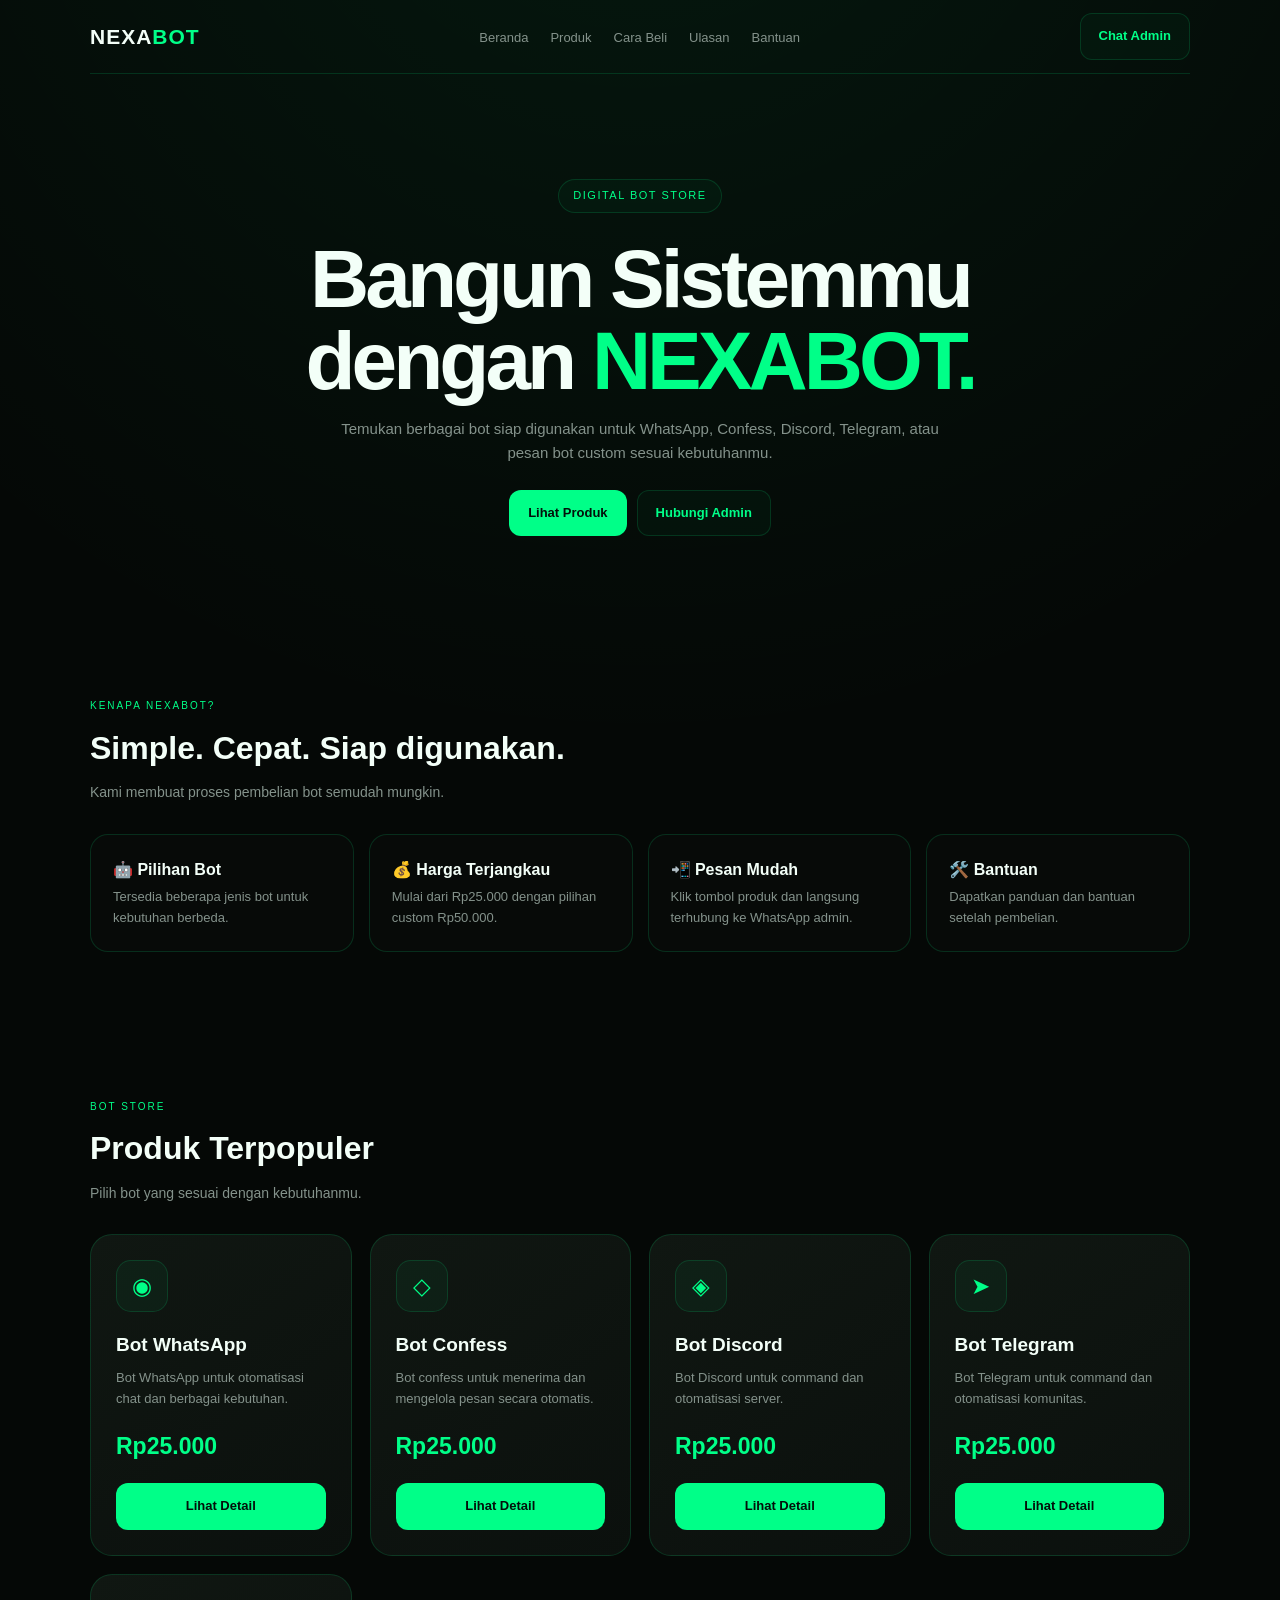
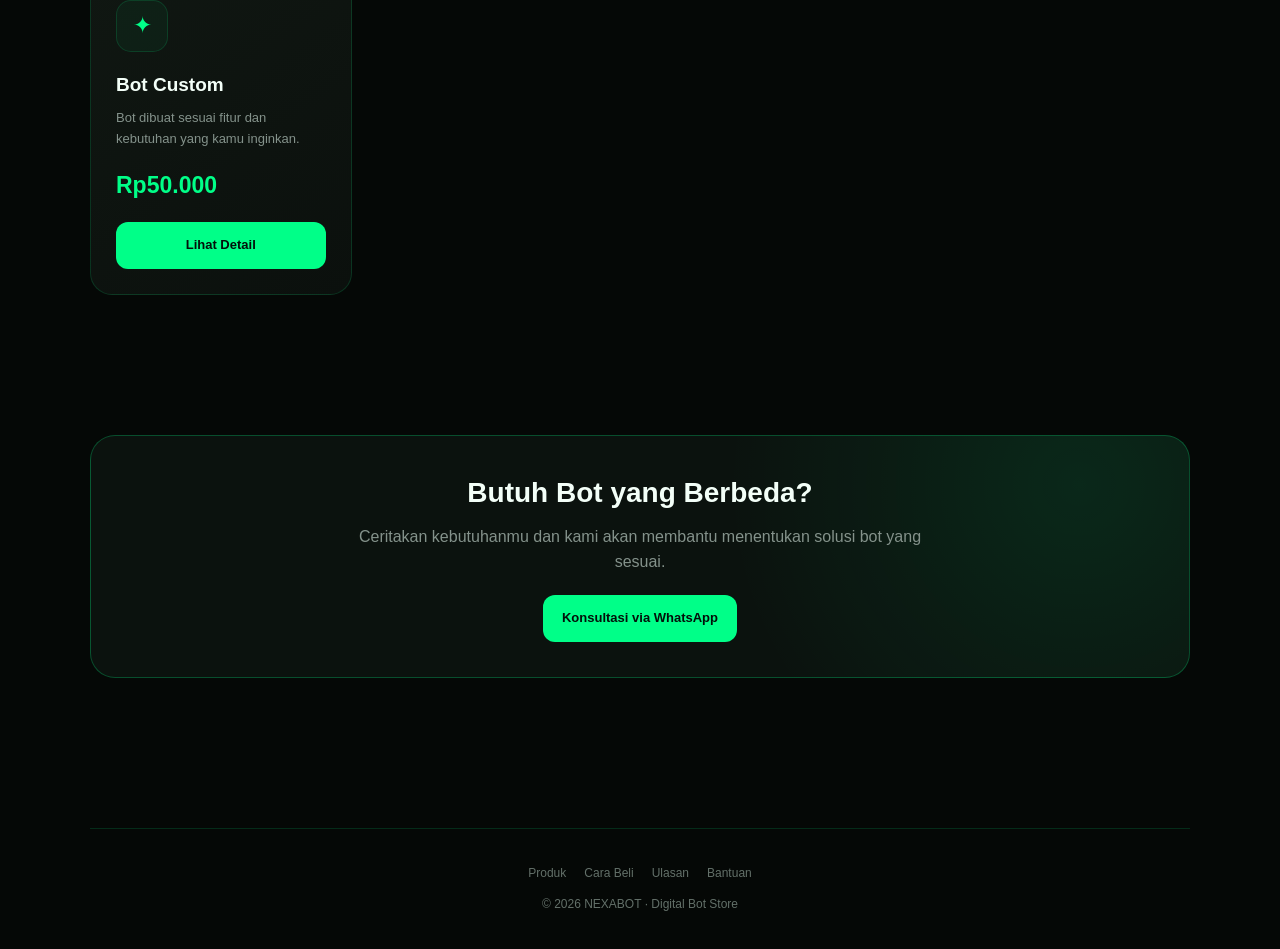
==== website/index.html @ 98207bf6 "Add Google verification to homepage" ====
<!DOCTYPE html>
<html lang="id">
<meta charset="UTF-8">
<head>
<meta name="google-site-verification" content="nh2_62t68ElNTlZadt-iSI6-BJCP87-V8lKEhmmbVoI" />
<meta charset="UTF-8">
<meta name="viewport" content="width=device-width, initial-scale=1.0">

<title>NEXABOT — Digital Bot Store</title>

<link rel="stylesheet" href="assets/style.css">
</head>

<body>

<div class="container">

<nav class="navbar">

<a href="index.html" class="logo">
NEXA<span>BOT</span>
</a>

<ul class="nav-links">
<li><a href="index.html">Beranda</a></li>
<li><a href="produk.html">Produk</a></li>
<li><a href="cara-beli.html">Cara Beli</a></li>
<li><a href="ulasan.html">Ulasan</a></li>
<li><a href="bantuan.html">Bantuan</a></li>
</ul>

<a href="javascript:contactAdmin()" class="btn btn-outline">
Chat Admin
</a>

</nav>


<section class="hero">

<div class="badge">
DIGITAL BOT STORE
</div>

<h1>
Bangun Sistemmu<br>
dengan <span>NEXABOT.</span>
</h1>

<p>
Temukan berbagai bot siap digunakan untuk WhatsApp,
Confess, Discord, Telegram, atau pesan bot custom
sesuai kebutuhanmu.
</p>

<div style="margin-top:25px;display:flex;gap:10px;justify-content:center;flex-wrap:wrap;">

<a href="produk.html" class="btn btn-primary">
Lihat Produk
</a>

<a href="javascript:contactAdmin()" class="btn btn-outline">
Hubungi Admin
</a>

</div>

</section>


<section class="section">

<div class="section-title">

<small>KENAPA NEXABOT?</small>

<h2>Simple. Cepat. Siap digunakan.</h2>

<p>
Kami membuat proses pembelian bot semudah mungkin.
</p>

</div>


<div class="features">

<div class="feature">
<strong>🤖 Pilihan Bot</strong>
<p>
Tersedia beberapa jenis bot untuk kebutuhan berbeda.
</p>
</div>

<div class="feature">
<strong>💰 Harga Terjangkau</strong>
<p>
Mulai dari Rp25.000 dengan pilihan custom Rp50.000.
</p>
</div>

<div class="feature">
<strong>📲 Pesan Mudah</strong>
<p>
Klik tombol produk dan langsung terhubung ke WhatsApp admin.
</p>
</div>

<div class="feature">
<strong>🛠️ Bantuan</strong>
<p>
Dapatkan panduan dan bantuan setelah pembelian.
</p>
</div>

</div>

</section>


<section class="section">

<div class="section-title">

<small>BOT STORE</small>

<h2>Produk Terpopuler</h2>

<p>
Pilih bot yang sesuai dengan kebutuhanmu.
</p>

</div>


<div class="products">


<div class="card">

<div class="icon">◉</div>

<h3>Bot WhatsApp</h3>

<p>
Bot WhatsApp untuk otomatisasi chat dan berbagai kebutuhan.
</p>

<div class="price">
Rp25.000
</div>

<a href="produk.html#whatsapp" class="btn btn-primary">
Lihat Detail
</a>

</div>


<div class="card">

<div class="icon">◇</div>

<h3>Bot Confess</h3>

<p>
Bot confess untuk menerima dan mengelola pesan secara otomatis.
</p>

<div class="price">
Rp25.000
</div>

<a href="produk.html#confess" class="btn btn-primary">
Lihat Detail
</a>

</div>


<div class="card">

<div class="icon">◈</div>

<h3>Bot Discord</h3>

<p>
Bot Discord untuk command dan otomatisasi server.
</p>

<div class="price">
Rp25.000
</div>

<a href="produk.html#discord" class="btn btn-primary">
Lihat Detail
</a>

</div>


<div class="card">

<div class="icon">➤</div>

<h3>Bot Telegram</h3>

<p>
Bot Telegram untuk command dan otomatisasi komunitas.
</p>

<div class="price">
Rp25.000
</div>

<a href="produk.html#telegram" class="btn btn-primary">
Lihat Detail
</a>

</div>


<div class="card">

<div class="icon">✦</div>

<h3>Bot Custom</h3>

<p>
Bot dibuat sesuai fitur dan kebutuhan yang kamu inginkan.
</p>

<div class="price">
Rp50.000
</div>

<a href="produk.html#custom" class="btn btn-primary">
Lihat Detail
</a>

</div>


</div>

</section>


<section class="section">

<div class="banner">

<h2>
Butuh Bot yang Berbeda?
</h2>

<p>
Ceritakan kebutuhanmu dan kami akan membantu
menentukan solusi bot yang sesuai.
</p>

<a href="javascript:contactAdmin()" class="btn btn-primary">
Konsultasi via WhatsApp
</a>

</div>

</section>


<footer>

<div class="footer-links">

<a href="produk.html">Produk</a>
<a href="cara-beli.html">Cara Beli</a>
<a href="ulasan.html">Ulasan</a>
<a href="bantuan.html">Bantuan</a>

</div>

© 2026 NEXABOT · Digital Bot Store

</footer>

</div>


<script src="assets/app.js"></script>

</body>
</html>
---- website/assets/style.css ----
*{
  box-sizing:border-box;
  margin:0;
  padding:0;
}

:root{
  --bg:#050806;
  --surface:#0b100d;
  --surface2:#101712;
  --green:#00ff88;
  --green2:#00d977;
  --text:#f3fff8;
  --muted:#84928b;
  --border:#00ff8825;
}

html{
  scroll-behavior:smooth;
}

body{
  font-family:Arial,Helvetica,sans-serif;
  background:
    radial-gradient(circle at 50% -10%,#00ff8812,transparent 35%),
    var(--bg);
  color:var(--text);
  line-height:1.6;
}

a{
  color:inherit;
  text-decoration:none;
}

.container{
  width:min(1100px,92%);
  margin:auto;
}

/* NAVBAR */

.navbar{
  height:74px;
  display:flex;
  align-items:center;
  justify-content:space-between;
  border-bottom:1px solid var(--border);
}

.logo{
  font-size:21px;
  font-weight:900;
  letter-spacing:1px;
}

.logo span{
  color:var(--green);
}

.nav-links{
  display:flex;
  gap:22px;
  list-style:none;
}

.nav-links a{
  color:var(--muted);
  font-size:13px;
  transition:.2s;
}

.nav-links a:hover{
  color:var(--green);
}

/* BUTTON */

.btn{
  display:inline-block;
  padding:12px 18px;
  border-radius:12px;
  border:1px solid var(--border);
  font-size:13px;
  font-weight:bold;
  transition:.2s;
}

.btn-primary{
  background:var(--green);
  color:#03100a;
}

.btn-primary:hover{
  background:var(--green2);
  transform:translateY(-2px);
}

.btn-outline{
  color:var(--green);
  background:#00ff8808;
}

.btn-outline:hover{
  background:#00ff8815;
}

/* HERO */

.hero{
  padding:105px 0 85px;
  text-align:center;
}

.badge{
  display:inline-block;
  padding:7px 14px;
  border:1px solid var(--border);
  border-radius:50px;
  background:#00ff8808;
  color:var(--green);
  font-size:11px;
  letter-spacing:1.5px;
}

.hero h1{
  max-width:850px;
  margin:25px auto 15px;
  font-size:clamp(46px,8vw,82px);
  line-height:1;
  letter-spacing:-4px;
}

.hero h1 span{
  color:var(--green);
}

.hero p{
  max-width:620px;
  margin:auto;
  color:var(--muted);
  font-size:15px;
}

/* SECTION */

.section{
  padding:70px 0;
}

.section-title{
  margin-bottom:30px;
}

.section-title small{
  color:var(--green);
  letter-spacing:2px;
  font-size:10px;
}

.section-title h2{
  margin-top:6px;
  font-size:32px;
}

.section-title p{
  margin-top:7px;
  color:var(--muted);
  font-size:14px;
}

/* PRODUCT */

.products{
  display:grid;
  grid-template-columns:repeat(auto-fit,minmax(230px,1fr));
  gap:18px;
}

.card{
  padding:25px;
  border:1px solid var(--border);
  border-radius:22px;
  background:
    linear-gradient(145deg,var(--surface2),var(--surface));
  transition:.25s;
}

.card:hover{
  transform:translateY(-5px);
  border-color:#00ff8860;
}

.icon{
  width:52px;
  height:52px;
  display:flex;
  align-items:center;
  justify-content:center;
  border-radius:15px;
  color:var(--green);
  background:#00ff880b;
  border:1px solid var(--border);
  font-size:23px;
}

.card h3{
  margin-top:18px;
  font-size:19px;
}

.card p{
  margin-top:8px;
  color:var(--muted);
  font-size:13px;
}

.price{
  margin-top:18px;
  color:var(--green);
  font-size:23px;
  font-weight:900;
}

.card .btn{
  width:100%;
  margin-top:18px;
  text-align:center;
}

/* FEATURE */

.features{
  display:grid;
  grid-template-columns:repeat(auto-fit,minmax(200px,1fr));
  gap:15px;
}

.feature{
  padding:22px;
  border:1px solid var(--border);
  border-radius:18px;
  background:#ffffff03;
}

.feature strong{
  display:block;
  margin-bottom:5px;
}

.feature p{
  color:var(--muted);
  font-size:13px;
}

/* STEPS */

.steps{
  display:grid;
  grid-template-columns:repeat(auto-fit,minmax(190px,1fr));
  gap:15px;
}

.step{
  padding:22px;
  border:1px solid var(--border);
  border-radius:18px;
  background:#00ff8805;
}

.step-number{
  color:var(--green);
  font-size:12px;
  font-weight:bold;
}

.step h3{
  margin-top:8px;
  font-size:17px;
}

.step p{
  margin-top:5px;
  color:var(--muted);
  font-size:13px;
}

/* BANNER */

.banner{
  padding:35px;
  border:1px solid #00ff8840;
  border-radius:25px;
  background:
    radial-gradient(circle at 90% 20%,#00ff8818,transparent 35%),
    #0b120e;
  text-align:center;
}

.banner h2{
  font-size:28px;
}

.banner p{
  max-width:600px;
  margin:8px auto 20px;
  color:var(--muted);
}

/* REVIEWS */

.review-grid{
  display:grid;
  grid-template-columns:repeat(auto-fit,minmax(240px,1fr));
  gap:17px;
}

.review{
  padding:22px;
  border:1px solid var(--border);
  border-radius:20px;
  background:var(--surface);
}

.review-top{
  display:flex;
  justify-content:space-between;
  gap:10px;
}

.stars{
  color:var(--green);
  letter-spacing:1px;
}

.review-text{
  margin-top:12px;
  color:#a8b3ad;
  font-size:13px;
}

.simulated{
  display:inline-block;
  margin-top:12px;
  padding:4px 8px;
  border-radius:7px;
  background:#00ff880b;
  color:#72d9a5;
  font-size:9px;
}

.reply{
  margin-top:14px;
  padding:11px;
  border-left:3px solid var(--green);
  background:#00ff8807;
  color:#72d9a5;
  font-size:12px;
}

/* FORM */

.form-box{
  max-width:650px;
  margin:auto;
  padding:27px;
  border:1px solid var(--border);
  border-radius:22px;
  background:var(--surface);
}

.form-box label{
  display:block;
  margin:13px 0 6px;
  color:#b5c0ba;
  font-size:12px;
}

.form-box input,
.form-box select,
.form-box textarea{
  width:100%;
  padding:13px;
  border:1px solid #ffffff15;
  border-radius:11px;
  outline:none;
  background:#050806;
  color:white;
  font-family:inherit;
}

.form-box textarea{
  min-height:120px;
  resize:vertical;
}

.form-box input:focus,
.form-box select:focus,
.form-box textarea:focus{
  border-color:var(--green);
}

/* FAQ */

.faq{
  padding:20px;
  margin-bottom:12px;
  border:1px solid var(--border);
  border-radius:16px;
  background:var(--surface);
}

.faq h3{
  font-size:15px;
}

.faq p{
  margin-top:7px;
  color:var(--muted);
  font-size:13px;
}

/* FOOTER */

footer{
  margin-top:80px;
  padding:35px 0;
  border-top:1px solid var(--border);
  text-align:center;
  color:#637069;
  font-size:12px;
}

.footer-links{
  display:flex;
  justify-content:center;
  gap:18px;
  margin-bottom:12px;
}

.footer-links a:hover{
  color:var(--green);
}

/* MOBILE */

@media(max-width:700px){

  .navbar{
    height:auto;
    min-height:68px;
  }

  .nav-links{
    display:none;
  }

  .hero{
    padding:75px 0 60px;
  }

  .hero h1{
    letter-spacing:-2px;
  }

  .section{
    padding:50px 0;
  }

  .banner{
    padding:27px 20px;
  }

  .banner h2{
    font-size:23px;
  }

}
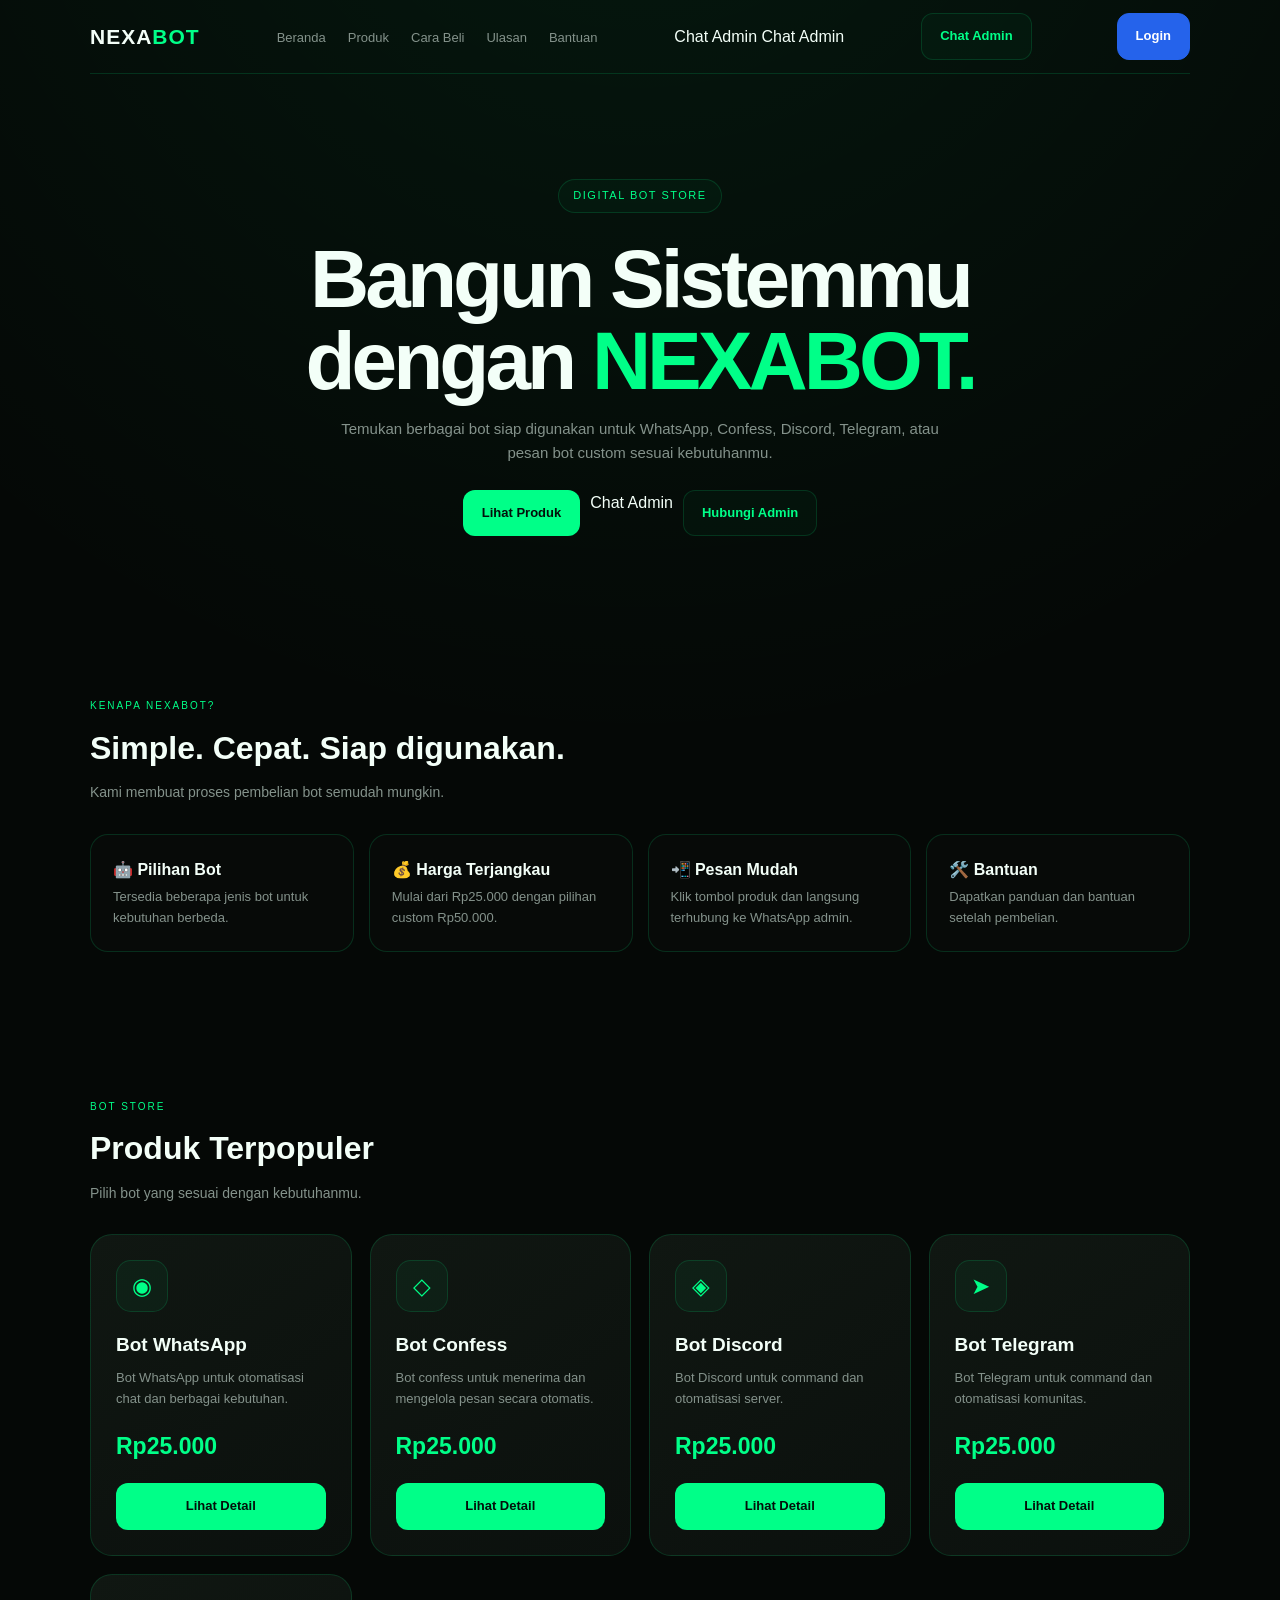
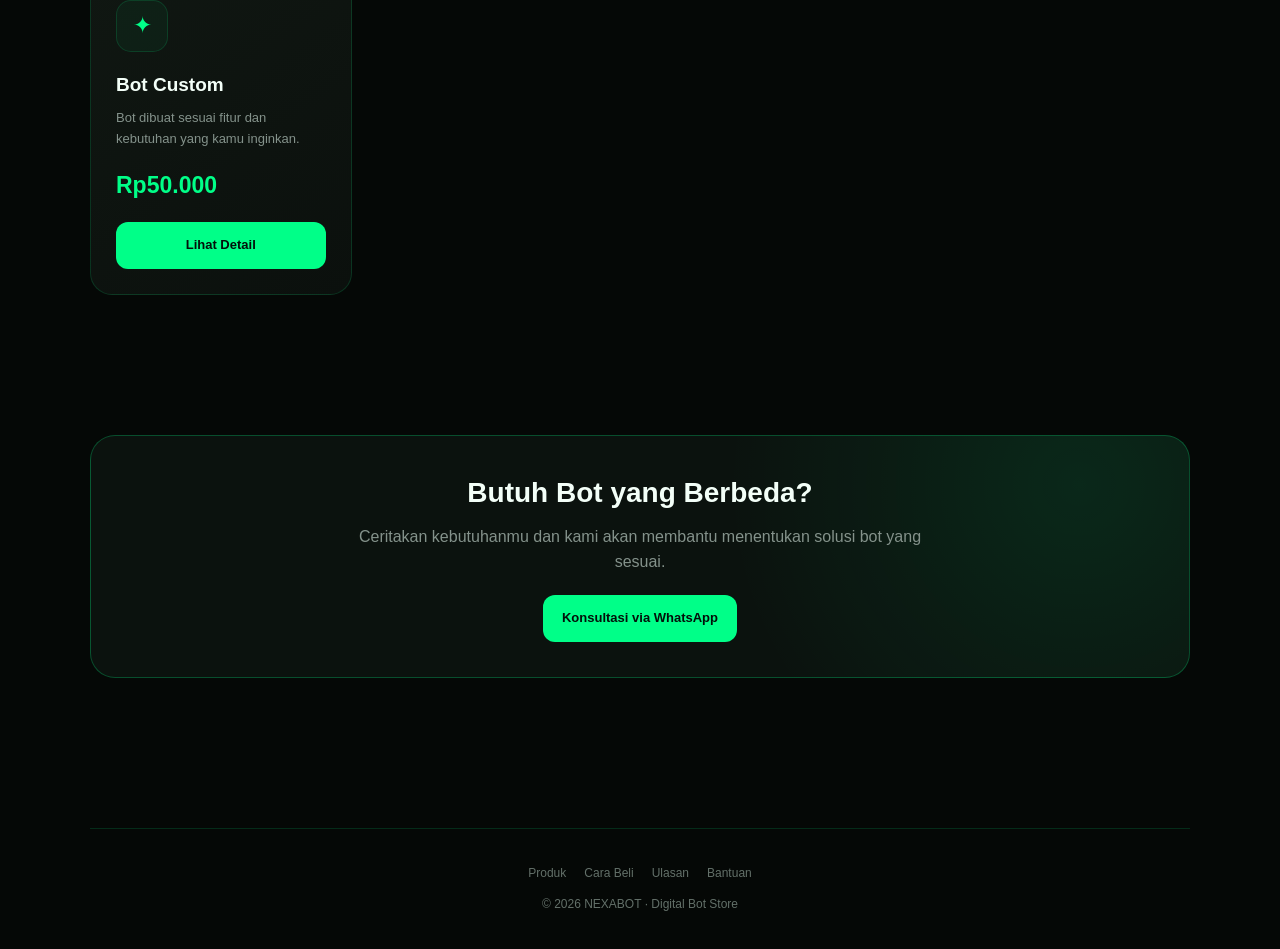
==== commit bba8a922: "Add login button" ====
--- a/website/index.html
+++ b/website/index.html
@@ -1,13 +1,14 @@
 <!DOCTYPE html>
 <html lang="id">
-<meta charset="UTF-8">
 <head>
 <meta name="google-site-verification" content="nh2_62t68ElNTlZadt-iSI6-BJCP87-V8lKEhmmbVoI" />
 <meta charset="UTF-8">
 <meta name="viewport" content="width=device-width, initial-scale=1.0">
 
 <title>NEXABOT — Digital Bot Store</title>
-
+<link rel="canonical" href="https://my-free-web.syhab338.workers.dev/">
+<meta property="og:title" content="NEXABOT — Digital Bot Store">
+<meta name="description" content="NEXABOT adalah digital bot store untuk berbagai kebutuhan bot dan layanan digital.">
 <link rel="stylesheet" href="assets/style.css">
 </head>
 
@@ -29,10 +30,14 @@
 <li><a href="bantuan.html">Bantuan</a></li>
 </ul>
 
-<a href="javascript:contactAdmin()" class="btn btn-outline">
 Chat Admin
-</a>
-
+</a>Chat Admin
+</a><a href="javascript:contactAdmin()" class="btn btn-outline">
+Chat Admin
+</a>
+<a href="login.html" class="btn btn-login">
+Login
+</a>
 </nav>
 
 
@@ -59,7 +64,8 @@
 Lihat Produk
 </a>
 
-<a href="javascript:contactAdmin()" class="btn btn-outline">
+Chat Admin
+</a><a href="javascript:contactAdmin()" class="btn btn-outline">
 Hubungi Admin
 </a>
 
--- a/website/assets/style.css
+++ b/website/assets/style.css
@@ -476,3 +476,14 @@
   }
 
 }
+
+.btn-login {
+  background: #2563eb;
+  color: white !important;
+  border: 1px solid #2563eb;
+  margin-left: 8px;
+}
+
+.btn-login:hover {
+  background: #1d4ed8;
+}
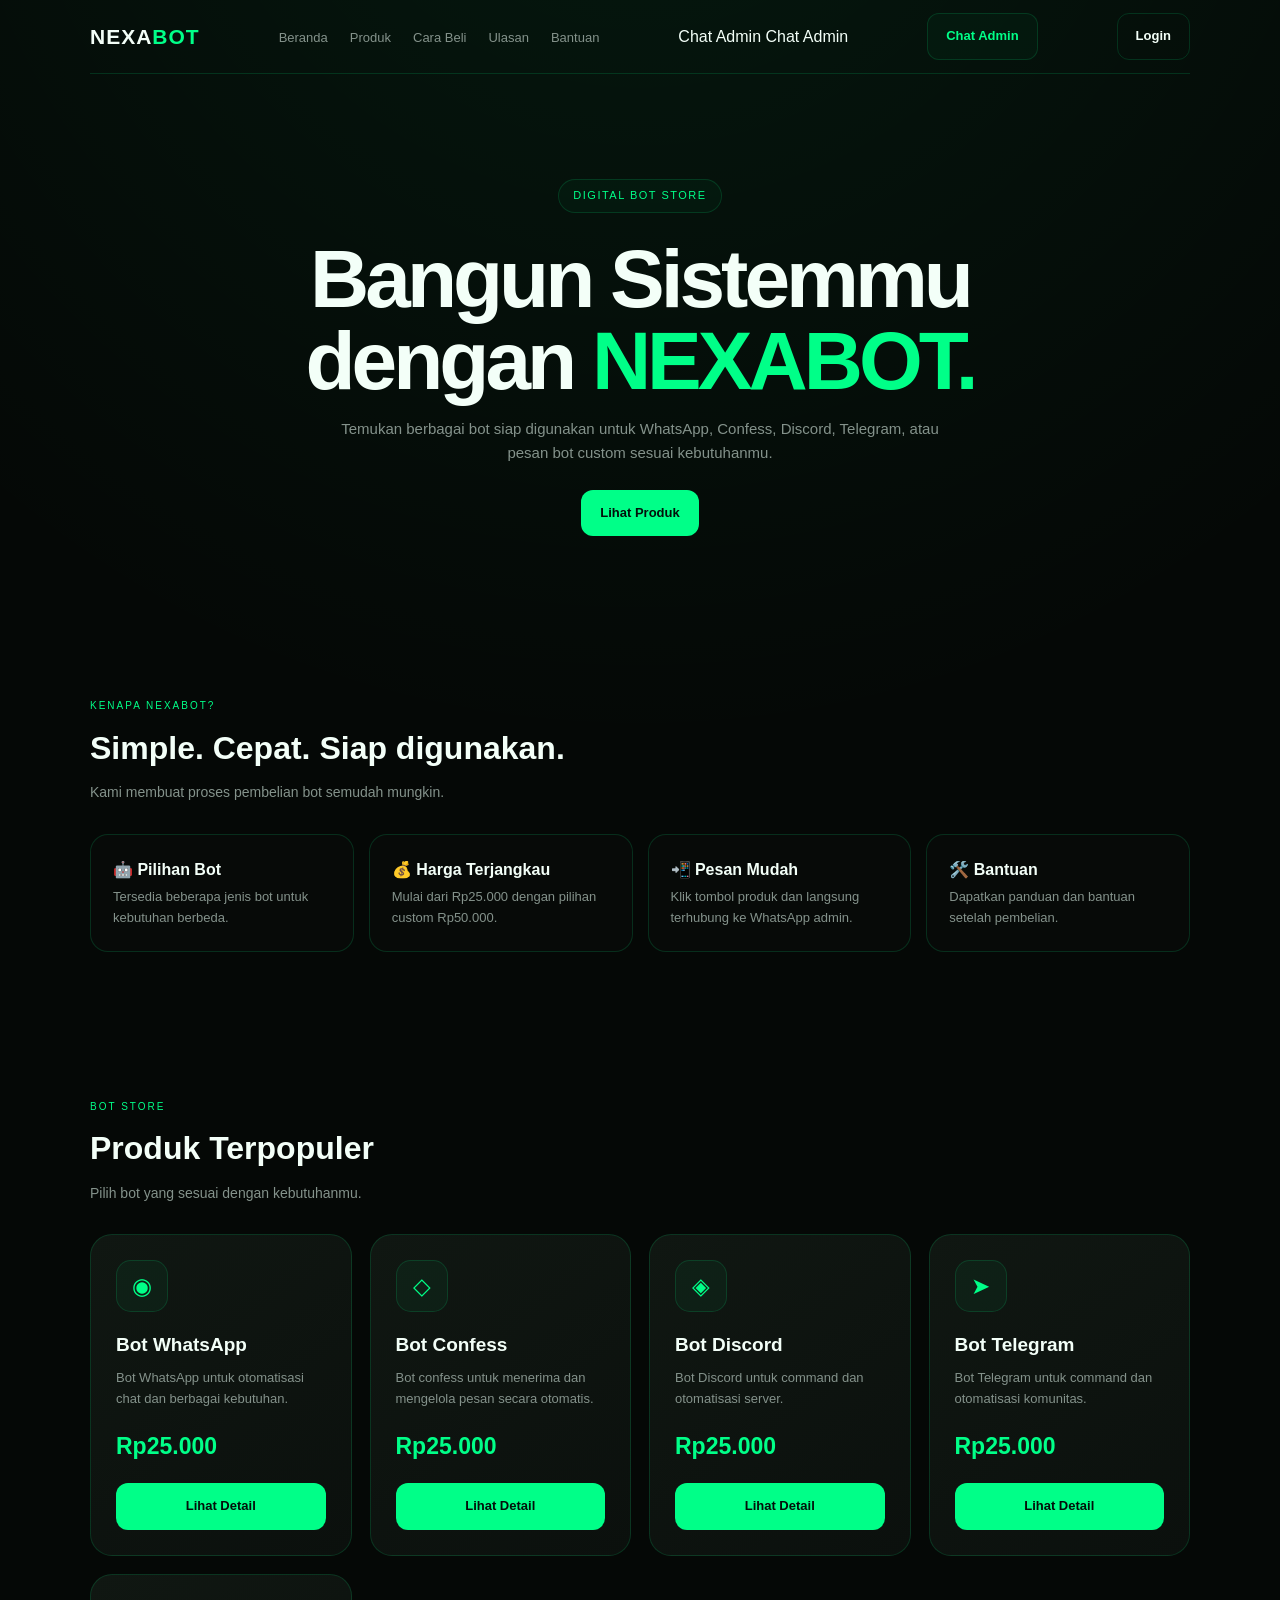
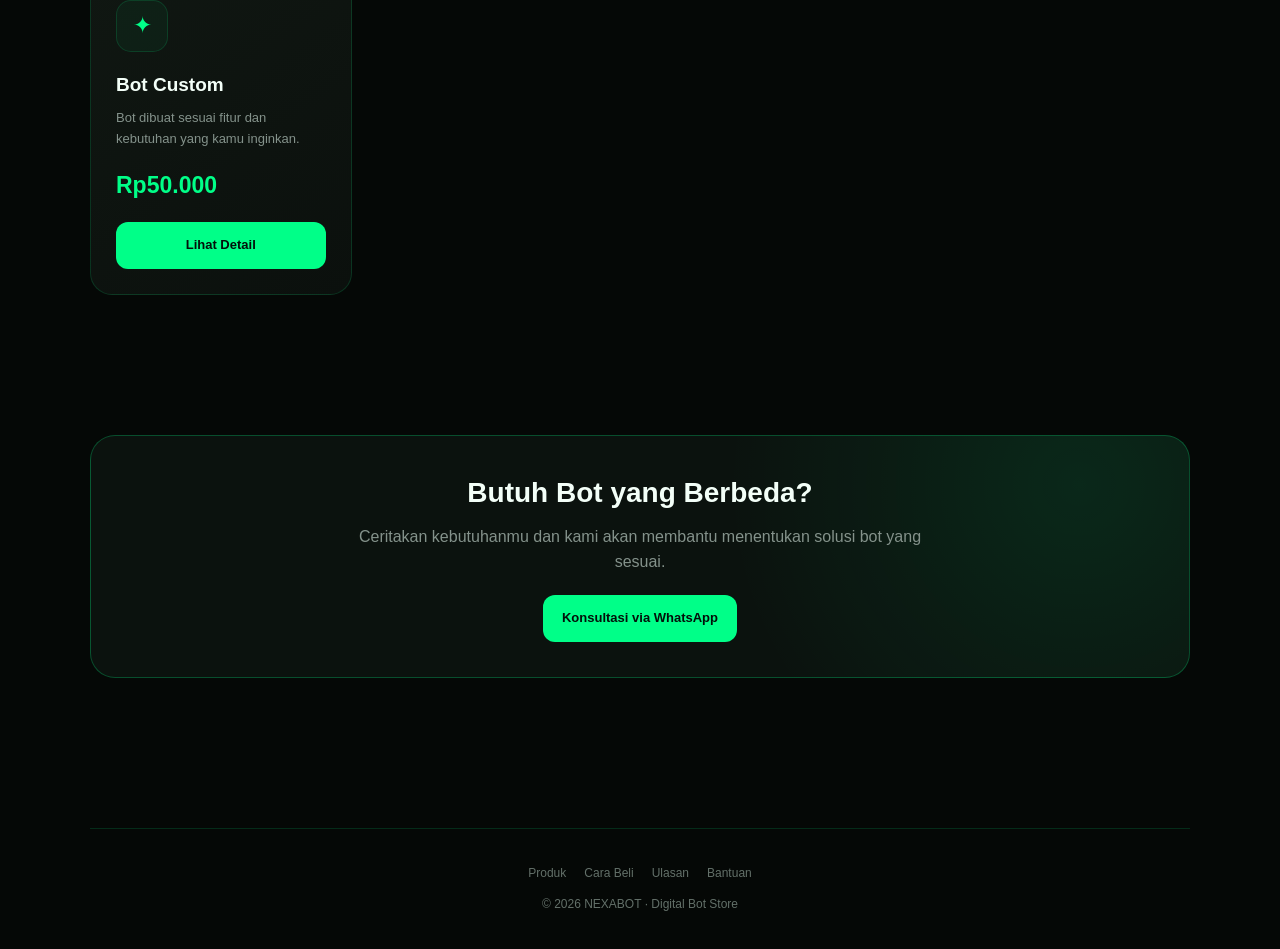
==== commit 63bf8ac4: "Remove extra admin text" ====
--- a/website/index.html
+++ b/website/index.html
@@ -64,9 +64,6 @@
 Lihat Produk
 </a>
 
-Chat Admin
-</a><a href="javascript:contactAdmin()" class="btn btn-outline">
-Hubungi Admin
 </a>
 
 </div>
--- a/website/assets/style.css
+++ b/website/assets/style.css
@@ -477,7 +477,7 @@
 
 }
 
-.btn-login {
+ {
   background: #2563eb;
   color: white !important;
   border: 1px solid #2563eb;
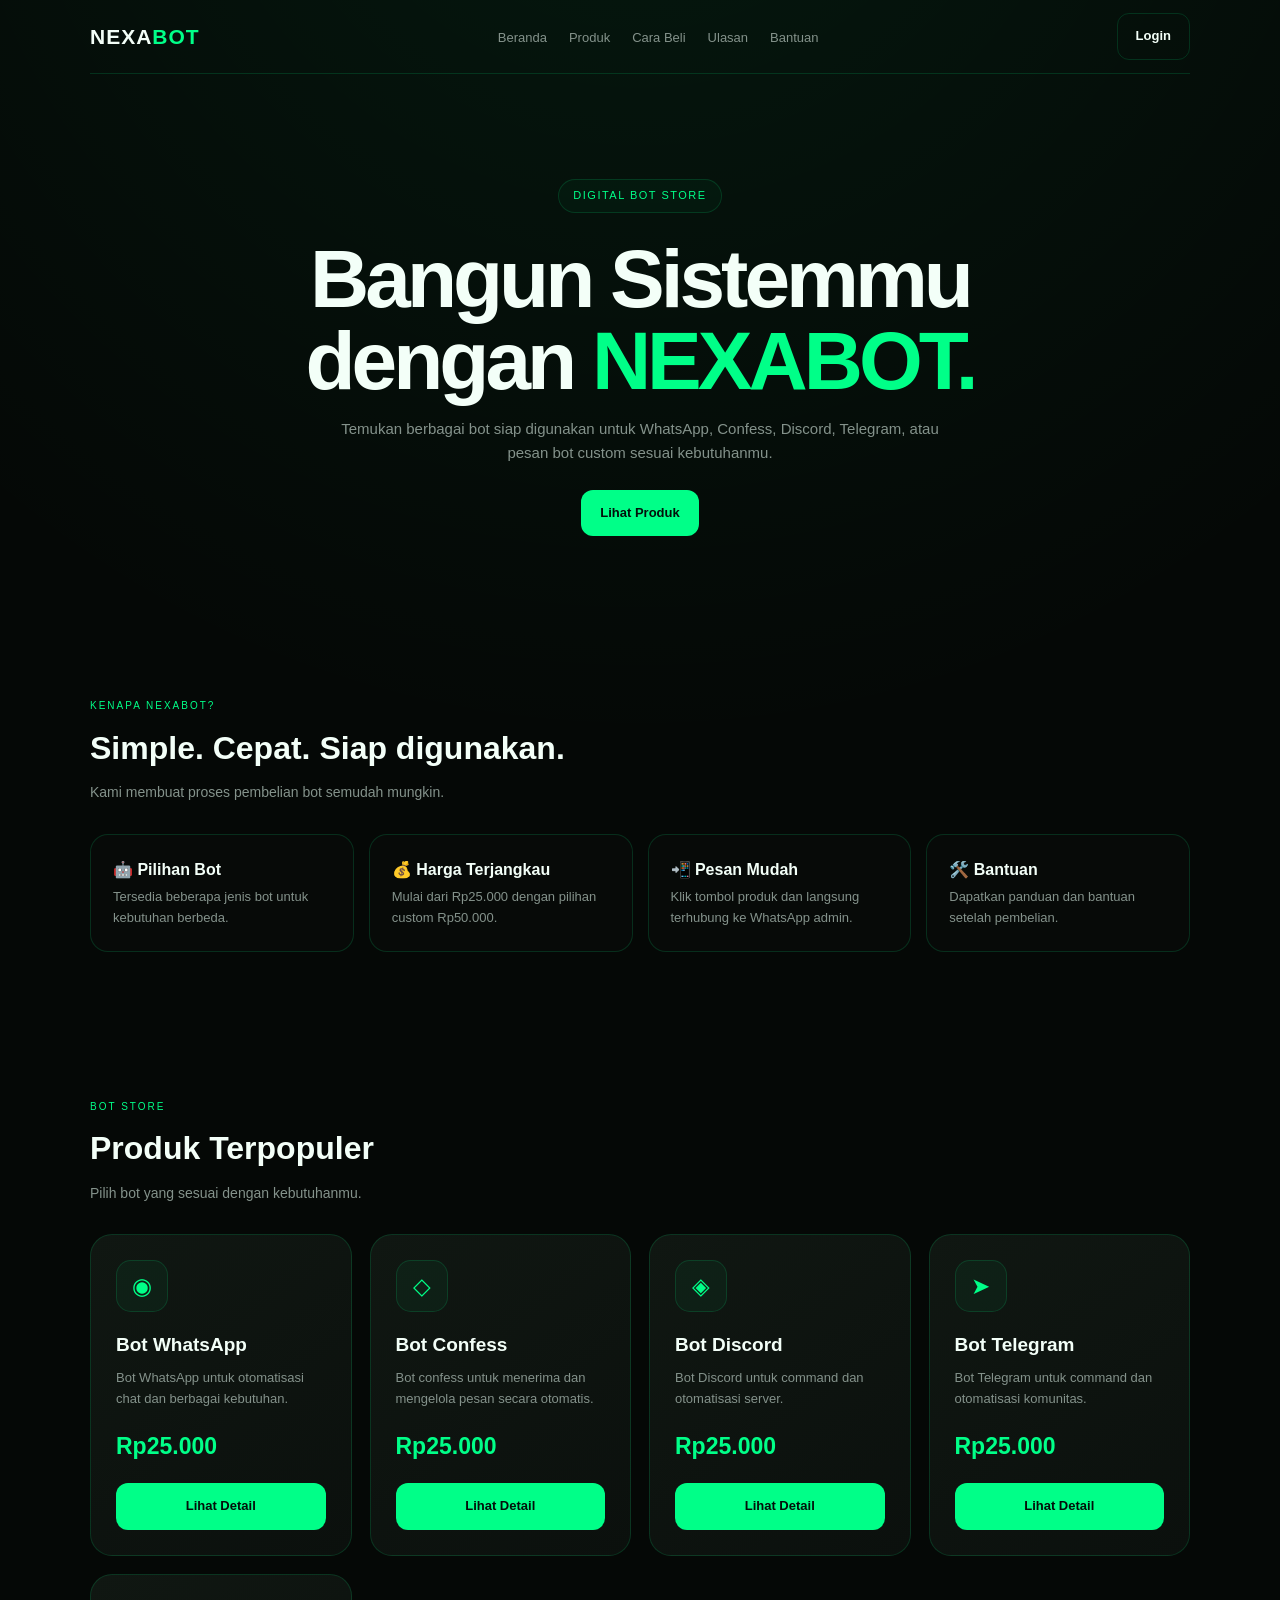
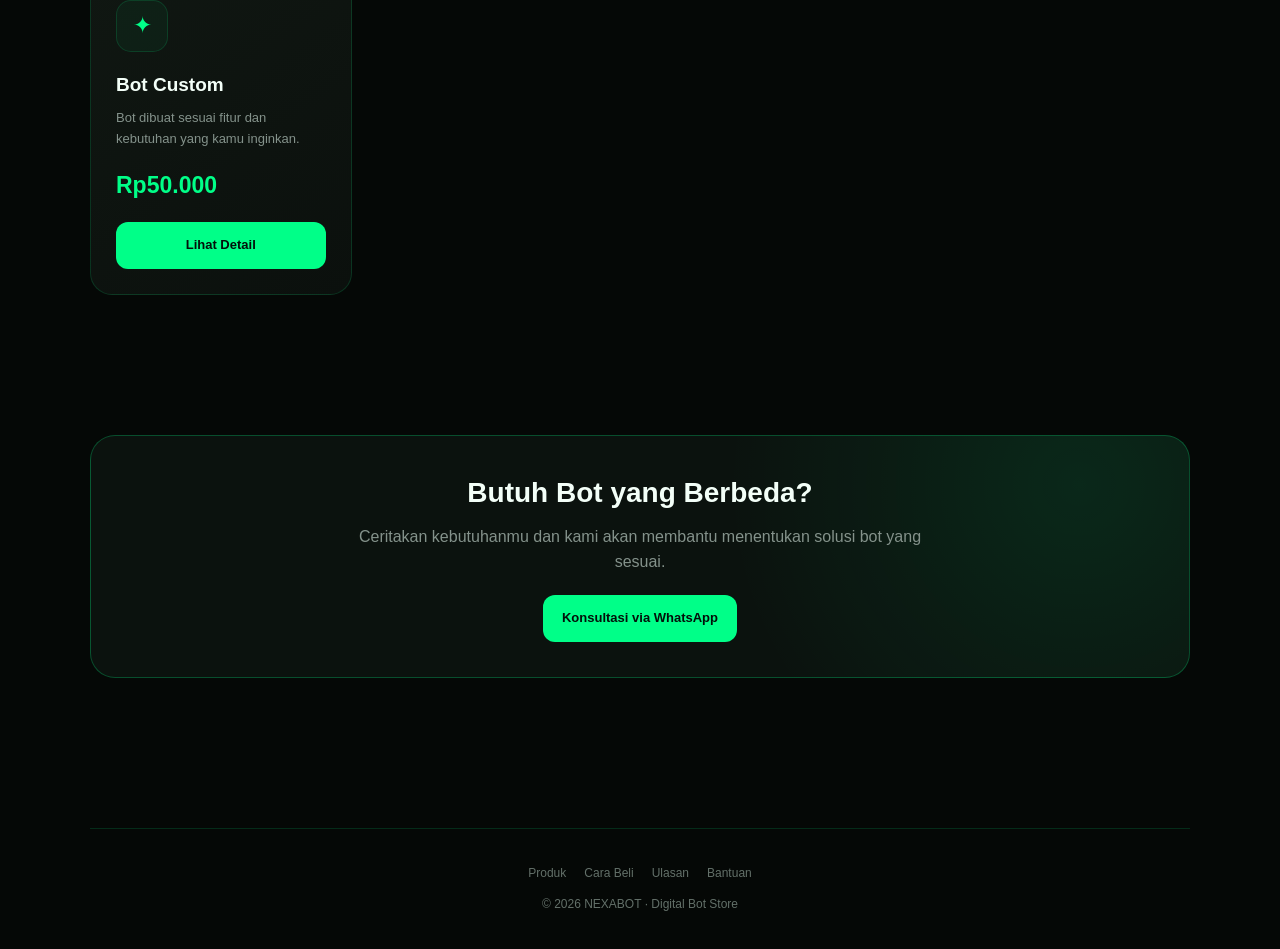
==== commit 35e4f28d: "Remove duplicate Chat Admin" ====
--- a/website/index.html
+++ b/website/index.html
@@ -30,11 +30,6 @@
 <li><a href="bantuan.html">Bantuan</a></li>
 </ul>
 
-Chat Admin
-</a>Chat Admin
-</a><a href="javascript:contactAdmin()" class="btn btn-outline">
-Chat Admin
-</a>
 <a href="login.html" class="btn btn-login">
 Login
 </a>
